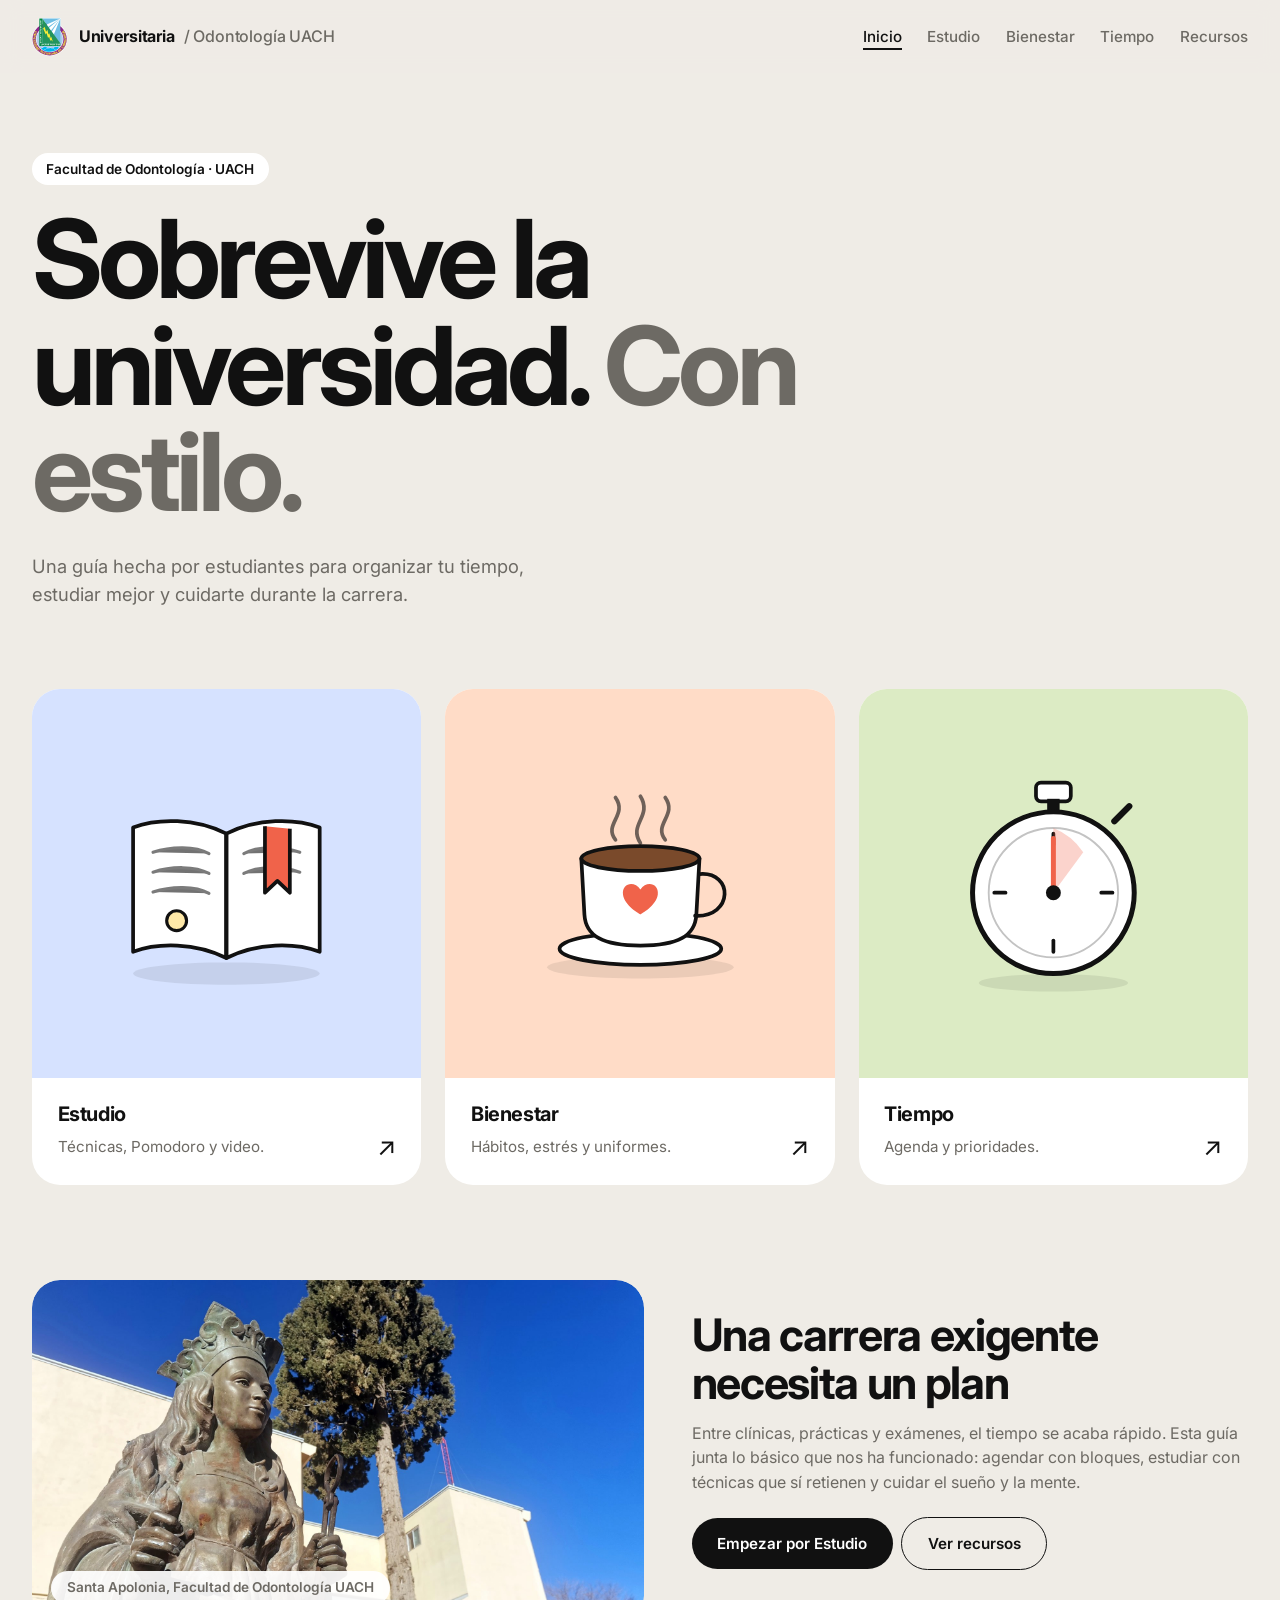
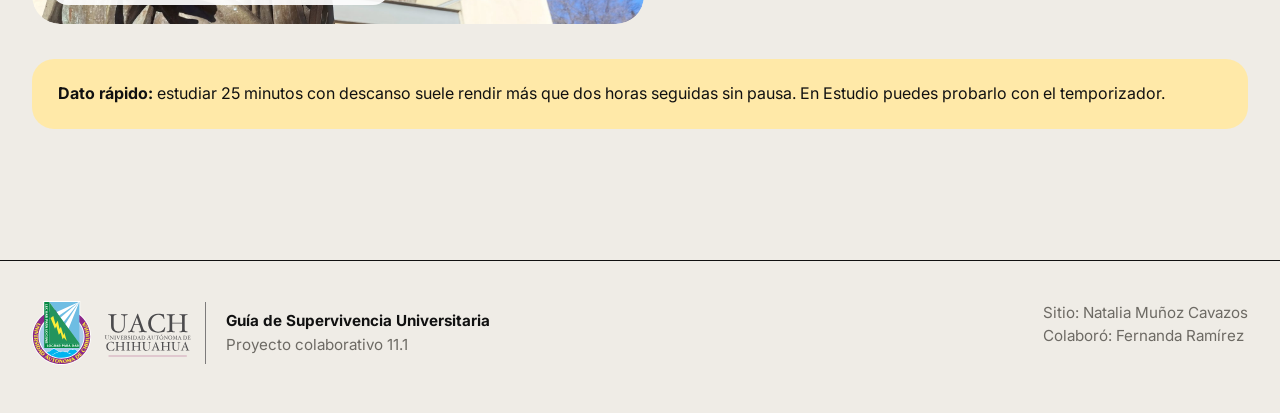
==== index.html @ 302a4f21 "Sitio Guía de Supervivencia Universitaria (Odontología UACH) Co-Authored-By: Claude Sonnet 5.5 <nore" ====
<!DOCTYPE html>
<html lang="es">
<head>
  <meta charset="UTF-8">
  <meta name="viewport" content="width=device-width, initial-scale=1.0">
  <title>Guía de Supervivencia Universitaria · Odontología UACH</title>
  <meta name="description" content="Organización, estudio y bienestar para estudiantes de la Facultad de Odontología de la UACH.">
  <link rel="stylesheet" href="css/style.css">
  <script>if ("IntersectionObserver" in window && !matchMedia("(prefers-reduced-motion: reduce)").matches) document.documentElement.classList.add("js");</script>
</head>
<body>
  <header class="nav">
    <div class="nav-inner">
      <a class="brand" href="index.html"><img class="brand-logo" src="img/uach-horizontal.svg" alt="Logo de la UACH"> Universitaria <span>/ Odontología UACH</span></a>
      <ul class="menu">
        <li><a class="active" href="index.html">Inicio</a></li>
        <li><a href="estudio.html">Estudio</a></li>
        <li><a href="bienestar.html">Bienestar</a></li>
        <li><a href="tiempo.html">Tiempo</a></li>
        <li><a href="recursos.html">Recursos</a></li>
      </ul>
    </div>
  </header>

  <section class="hero">
    <span class="tag">Facultad de Odontología · UACH</span>
    <h1>Sobrevive la universidad. <em>Con estilo.</em></h1>
    <p>Una guía hecha por estudiantes para organizar tu tiempo, estudiar mejor y cuidarte durante la carrera.</p>
  </section>

  <main class="container">
    <div class="projects">

      <a class="project" href="estudio.html">
        <div class="art blue">
          <svg viewBox="0 0 400 400" role="img" aria-label="Libro abierto">
            <ellipse cx="200" cy="345" rx="150" ry="18" fill="#000" opacity=".08"/>
            <path d="M200 120 C150 95 90 95 50 110 L50 310 C90 295 150 295 200 320 Z" fill="#fff" stroke="#111" stroke-width="6" stroke-linejoin="round"/>
            <path d="M200 120 C250 95 310 95 350 110 L350 310 C310 295 250 295 200 320 Z" fill="#fff" stroke="#111" stroke-width="6" stroke-linejoin="round"/>
            <path d="M200 120 L200 320" stroke="#111" stroke-width="6"/>
            <g stroke="#111" stroke-width="5" stroke-linecap="round" opacity=".55">
              <path d="M82 150 C112 140 150 140 172 152"/><path d="M82 182 C112 172 150 172 172 184"/><path d="M82 214 C112 204 150 204 172 216"/>
              <path d="M228 152 C250 140 288 140 318 150"/><path d="M228 184 C250 172 288 172 318 182"/>
            </g>
            <path d="M262 108 L262 215 L282 196 L302 215 L302 112" fill="#f0634a" stroke="#111" stroke-width="6" stroke-linejoin="round"/>
            <circle cx="120" cy="260" r="16" fill="#ffe9a8" stroke="#111" stroke-width="5"/>
          </svg>
        </div>
        <div class="meta"><div><h3>Estudio</h3><p>Técnicas, Pomodoro y video.</p></div><span class="arrow">↗</span></div>
      </a>

      <a class="project" href="bienestar.html">
        <div class="art peach">
          <svg viewBox="0 0 400 400" role="img" aria-label="Taza de café">
            <ellipse cx="200" cy="335" rx="150" ry="18" fill="#000" opacity=".08"/>
            <g class="steam" fill="none" stroke="#111" stroke-width="6" stroke-linecap="round" opacity=".6">
              <path d="M160 130 C140 105 180 90 160 62"/><path d="M200 135 C180 105 220 92 200 60"/><path d="M240 130 C220 105 260 90 240 62"/>
            </g>
            <ellipse cx="200" cy="305" rx="130" ry="26" fill="#fff" stroke="#111" stroke-width="6"/>
            <path d="M105 160 L110 250 C112 285 140 300 200 300 C260 300 288 285 290 250 L295 160 Z" fill="#fff" stroke="#111" stroke-width="6" stroke-linejoin="round"/>
            <ellipse cx="200" cy="160" rx="95" ry="20" fill="#7a4a2b" stroke="#111" stroke-width="6"/>
            <path d="M295 185 C350 180 350 255 288 252" fill="none" stroke="#111" stroke-width="6" stroke-linecap="round"/>
            <path d="M200 210 C190 195 170 200 172 218 C174 236 200 250 200 250 C200 250 226 236 228 218 C230 200 210 195 200 210 Z" fill="#f0634a"/>
          </svg>
        </div>
        <div class="meta"><div><h3>Bienestar</h3><p>Hábitos, estrés y uniformes.</p></div><span class="arrow">↗</span></div>
      </a>

      <a class="project" href="tiempo.html">
        <div class="art green">
          <svg viewBox="0 0 400 400" role="img" aria-label="Cronómetro">
            <ellipse cx="200" cy="360" rx="120" ry="14" fill="#000" opacity=".08"/>
            <rect x="172" y="38" width="56" height="30" rx="8" fill="#fff" stroke="#111" stroke-width="6"/>
            <rect x="190" y="64" width="20" height="30" fill="#111"/>
            <path d="M298 100 L322 76" stroke="#111" stroke-width="10" stroke-linecap="round"/>
            <circle cx="200" cy="215" r="130" fill="#fff" stroke="#111" stroke-width="8"/>
            <circle cx="200" cy="215" r="104" fill="none" stroke="#111" stroke-width="3" opacity=".25"/>
            <g stroke="#111" stroke-width="6" stroke-linecap="round">
              <path d="M200 120 L200 138"/><path d="M200 292 L200 310"/><path d="M105 215 L123 215"/><path d="M277 215 L295 215"/>
            </g>
            <path d="M200 215 L200 215 L248 150 A104 104 0 0 0 200 111 Z" fill="#f0634a" opacity=".28"/>
            <g class="hand"><path d="M200 215 L200 128" stroke="#f0634a" stroke-width="8" stroke-linecap="round"/></g>
            <circle cx="200" cy="215" r="12" fill="#111"/>
          </svg>
        </div>
        <div class="meta"><div><h3>Tiempo</h3><p>Agenda y prioridades.</p></div><span class="arrow">↗</span></div>
      </a>

    </div>

    <div class="split">
      <figure class="photo">
        <img src="img/fachada.jpg" alt="Estatua de Santa Apolonia frente a la Facultad de Odontología de la UACH" loading="lazy">
        <figcaption>Santa Apolonia, Facultad de Odontología UACH</figcaption>
      </figure>
      <div>
        <h2>Una carrera exigente necesita un plan</h2>
        <p>Entre clínicas, prácticas y exámenes, el tiempo se acaba rápido. Esta guía junta lo básico que nos ha funcionado: agendar con bloques, estudiar con técnicas que sí retienen y cuidar el sueño y la mente.</p>
        <p style="margin-top:1.4rem"><a class="btn" href="estudio.html">Empezar por Estudio</a><a class="btn secondary" href="recursos.html">Ver recursos</a></p>
      </div>
    </div>

    <div class="callout">
      <strong>Dato rápido:</strong> estudiar 25 minutos con descanso suele rendir más que dos horas seguidas sin pausa. En Estudio puedes probarlo con el temporizador.
    </div>
  </main>

  <footer>
    <div class="foot-brand">
      <img src="img/uach-horizontal.svg" alt="Universidad Autónoma de Chihuahua" class="foot-logo">
      <div><strong>Guía de Supervivencia Universitaria</strong><br>Proyecto colaborativo 11.1</div>
    </div>
    <div>Sitio: Natalia Muñoz Cavazos<br>Colaboró: Fernanda Ramírez</div>
  </footer>
  <script src="js/main.js"></script>
</body>
</html>
---- css/style.css ----
@import url("https://fonts.googleapis.com/css2?family=Inter:wght@400;500;600;700;800&display=swap");

:root {
  --bg: #efece6;
  --ink: #111111;
  --muted: #6d6a64;
  --line: #d9d5cc;
  --blue: #d6e2ff;
  --peach: #ffdcc7;
  --green: #dcebc4;
  --yellow: #ffe9a8;
  --uach: #5b2a86;
  --radius: 28px;
}

* { box-sizing: border-box; margin: 0; padding: 0; }
html { scroll-behavior: smooth; }

body {
  font-family: "Inter", "Helvetica Neue", Arial, sans-serif;
  background: var(--bg);
  color: var(--ink);
  line-height: 1.55;
  -webkit-font-smoothing: antialiased;
}

a { color: inherit; }
img { max-width: 100%; display: block; }

/* ---------- Navegación ---------- */
.nav { position: sticky; top: 0; z-index: 20; background: rgba(239, 236, 230, 0.9); backdrop-filter: blur(10px); }
.nav-inner {
  max-width: 1320px; margin: 0 auto; padding: 1.1rem 2rem;
  display: flex; justify-content: space-between; align-items: center; gap: 1rem; flex-wrap: wrap;
}
.brand { font-weight: 700; text-decoration: none; font-size: 1rem; letter-spacing: -0.01em; }
.brand span { color: var(--muted); font-weight: 500; }
.menu { display: flex; gap: 1.6rem; list-style: none; flex-wrap: wrap; }
.menu a { text-decoration: none; font-weight: 500; font-size: 0.95rem; color: var(--muted); padding-bottom: 2px; border-bottom: 2px solid transparent; }
.menu a:hover { color: var(--ink); }
.menu a.active { color: var(--ink); border-bottom-color: var(--ink); }

/* ---------- Hero ---------- */
.hero { max-width: 1320px; margin: 0 auto; padding: 5rem 2rem 3rem; text-align: left; }
.hero h1 {
  font-size: clamp(2.6rem, 8.5vw, 7.6rem);
  line-height: 0.98; letter-spacing: -0.045em; font-weight: 700; max-width: 14ch;
}
.hero h1 em { font-style: normal; color: var(--muted); }
.hero p { max-width: 520px; margin-top: 1.6rem; font-size: 1.15rem; color: var(--muted); }
.hero.small { padding: 4rem 2rem 1.5rem; }
.hero.small h1 { font-size: clamp(2.4rem, 6.5vw, 5.4rem); }
.tag { display: inline-block; font-size: 0.85rem; font-weight: 600; background: #fff; border-radius: 999px; padding: 0.35rem 0.9rem; margin-bottom: 1.3rem; }

.btn {
  display: inline-block; background: var(--ink); color: #fff; text-decoration: none;
  padding: 0.85rem 1.6rem; border-radius: 999px; font-weight: 600; font-size: 0.95rem;
  border: 0; cursor: pointer; transition: transform .2s ease; font-family: inherit;
}
.btn:hover { transform: translateY(-2px); }
.btn.ghost { background: #fff; color: var(--ink); }
.btn.secondary { background: transparent; color: var(--ink); border: 1.5px solid var(--ink); margin-left: .5rem; }

/* ---------- Layout ---------- */
.container { max-width: 1320px; margin: 0 auto; padding: 2rem 2rem 3rem; }
.container.narrow { max-width: 920px; }
h2 { font-size: clamp(1.8rem, 3.6vw, 2.8rem); letter-spacing: -0.03em; line-height: 1.08; margin-bottom: 0.6rem; font-weight: 700; }
h3 { font-size: 1.25rem; letter-spacing: -0.02em; margin-bottom: 0.3rem; font-weight: 700; }
.lead { color: var(--muted); margin-bottom: 1.4rem; max-width: 60ch; }
.section-title { margin-top: 4.5rem; }

/* ---------- Tarjetas grandes con ilustración (estilo dmcg) ---------- */
.projects { display: grid; gap: 1.5rem; grid-template-columns: repeat(3, 1fr); }
.project {
  display: flex; flex-direction: column; text-decoration: none; border-radius: var(--radius);
  overflow: hidden; background: #fff; transition: transform .35s ease, box-shadow .35s ease;
}
.project:hover { transform: translateY(-6px); box-shadow: 0 24px 50px rgba(0,0,0,.10); }
.project .art { aspect-ratio: 1 / 1; display: grid; place-items: center; padding: 2.2rem; }
.project .art svg { width: 78%; height: auto; transition: transform .5s ease; }
.project:hover .art svg { transform: scale(1.06) rotate(-2deg); }
.project .meta { padding: 1.3rem 1.6rem 1.7rem; display: flex; justify-content: space-between; align-items: flex-end; gap: 1rem; }
.project .meta p { color: var(--muted); font-size: .95rem; }
.project .arrow { font-size: 1.6rem; line-height: 1; }
.art.blue { background: var(--blue); }
.art.peach { background: var(--peach); }
.art.green { background: var(--green); }

/* animaciones de las ilustraciones */
.steam path { animation: steam 2.6s ease-in-out infinite; transform-origin: center bottom; }
.steam path:nth-child(2) { animation-delay: .5s; }
.steam path:nth-child(3) { animation-delay: 1s; }
@keyframes steam { 0%,100% { opacity: .2; transform: translateY(6px); } 50% { opacity: .9; transform: translateY(-6px); } }
.hand { transform-origin: 200px 215px; animation: spin 8s linear infinite; }
@keyframes spin { to { transform: rotate(360deg); } }
.page-flip { transform-origin: 200px 230px; animation: flip 4.5s ease-in-out infinite; }
@keyframes flip { 0%,40% { transform: scaleX(1); } 50% { transform: scaleX(-1); } 90%,100% { transform: scaleX(1); } }

/* ---------- Foto grande ---------- */
.photo { border-radius: var(--radius); overflow: hidden; position: relative; }
.photo img { width: 100%; height: auto; }
.photo.tall img { aspect-ratio: 16 / 8; object-fit: cover; }
.photo figcaption { position: absolute; left: 1.2rem; bottom: 1.2rem; background: rgba(255,255,255,.92); border-radius: 999px; padding: .4rem 1rem; font-size: .85rem; font-weight: 600; }
.split { display: grid; grid-template-columns: 1.1fr 1fr; gap: 3rem; align-items: center; margin-top: 4.5rem; }
.split p { color: var(--muted); margin-top: .8rem; }

/* ---------- Tarjetas simples ---------- */
.grid { display: grid; gap: 1.2rem; grid-template-columns: repeat(auto-fit, minmax(230px, 1fr)); margin-top: 1.4rem; }
.card { background: #fff; border-radius: 22px; padding: 1.6rem; }
.card .icon { font-size: 1.9rem; margin-bottom: .6rem; }
.card p { color: var(--muted); font-size: .97rem; }
.card a.more { display: inline-block; margin-top: .8rem; font-weight: 600; text-decoration: none; border-bottom: 1.5px solid var(--ink); }

/* ---------- Pasos (en fila horizontal) ---------- */
.step-list { list-style: none; counter-reset: step; margin-top: 1.4rem; display: grid; gap: 1.2rem; grid-template-columns: repeat(auto-fit, minmax(220px, 1fr)); }
.step-list li { counter-increment: step; background: #fff; border-radius: 22px; padding: 1.6rem; display: flex; flex-direction: column; gap: .5rem; }
.step-list li::before { content: "0" counter(step); width: 2.6rem; height: 2.6rem; border-radius: 50%; background: var(--ink); color: #fff; display: grid; place-items: center; font-weight: 700; font-size: .95rem; margin-bottom: .6rem; }
.step-list p { color: var(--muted); font-size: .97rem; }

.callout { background: var(--yellow); border-radius: 22px; padding: 1.4rem 1.6rem; margin: 2.2rem 0; }

table { width: 100%; border-collapse: collapse; margin-top: 1.2rem; background: #fff; border-radius: 22px; overflow: hidden; }
th, td { padding: 1rem 1.2rem; text-align: left; border-bottom: 1px solid var(--line); vertical-align: top; }
th { background: #f6f4ef; font-weight: 700; }
tr:last-child td, tr:last-child th { border-bottom: 0; }

figure { margin-top: 1.4rem; }
figure svg, figure img { width: 100%; height: auto; border-radius: var(--radius); }
figcaption { color: var(--muted); font-size: .9rem; margin-top: .5rem; }

.video-wrap { position: relative; padding-bottom: 56.25%; height: 0; border-radius: var(--radius); overflow: hidden; margin-top: 1.2rem; background: #000; }
.video-wrap iframe { position: absolute; inset: 0; width: 100%; height: 100%; border: 0; }

/* ---------- Pomodoro ---------- */
.timer { background: var(--green); border-radius: var(--radius); padding: 2.5rem 1.5rem; text-align: center; margin-top: 1.4rem; }
.timer .mode { font-weight: 600; color: var(--muted); }
.timer .time { font-size: clamp(4rem, 12vw, 8rem); font-weight: 800; letter-spacing: -0.05em; font-variant-numeric: tabular-nums; line-height: 1; margin: .4rem 0 1rem; }
.timer .controls { display: flex; gap: .7rem; justify-content: center; flex-wrap: wrap; }

/* ---------- Checklist ---------- */
.checklist { list-style: none; display: grid; gap: .6rem; margin-top: 1.2rem; }
.checklist label { display: flex; gap: .8rem; align-items: center; background: #fff; padding: 1rem 1.2rem; border-radius: 16px; cursor: pointer; }
.checklist input { width: 1.2rem; height: 1.2rem; accent-color: var(--ink); }
.checklist input:checked + span { text-decoration: line-through; color: var(--muted); }
.progress { height: 10px; background: var(--line); border-radius: 999px; overflow: hidden; margin-top: 1.2rem; }
.progress > div { height: 100%; width: 0; background: var(--ink); transition: width .3s ease; }

/* ---------- Footer ---------- */
footer { max-width: 1320px; margin: 3rem auto 0; padding: 2.5rem 2rem 3rem; border-top: 1.5px solid var(--ink); display: flex; justify-content: space-between; gap: 1rem; flex-wrap: wrap; color: var(--muted); font-size: .95rem; }
footer strong { color: var(--ink); }

@media (max-width: 900px) {
  .projects { grid-template-columns: 1fr; }
  .split { grid-template-columns: 1fr; gap: 1.5rem; }
  .nav-inner, .hero, .container, footer { padding-left: 1.2rem; padding-right: 1.2rem; }
  .menu { gap: 1rem; }
  .btn.secondary { margin-left: 0; margin-top: .6rem; }
}

/* ---------- Pestañas de técnicas ---------- */
.tabs { display: flex; gap: .6rem; flex-wrap: wrap; margin-top: 1.6rem; }
.tab { font-family: inherit; font-weight: 600; font-size: .95rem; padding: .7rem 1.3rem; border-radius: 999px; border: 1.5px solid var(--ink); background: transparent; cursor: pointer; transition: all .2s ease; }
.tab:hover { background: #fff; }
.tab[aria-selected="true"] { background: var(--ink); color: #fff; }
.panel { display: none; margin-top: 1.4rem; grid-template-columns: 1fr 1fr; gap: 1.5rem; animation: fadeIn .4s ease; }
.panel.show { display: grid; }
@keyframes fadeIn { from { opacity: 0; transform: translateY(8px); } to { opacity: 1; transform: none; } }
.panel .art { border-radius: var(--radius); display: grid; place-items: center; padding: 2rem; min-height: 340px; }
.panel .art svg { width: 100%; max-width: 420px; height: auto; }
.panel .body { background: #fff; border-radius: var(--radius); padding: 2rem; }
.panel .body ul { list-style: none; margin-top: 1rem; display: grid; gap: .7rem; }
.panel .body li { padding-left: 1.4rem; position: relative; color: var(--muted); }
.panel .body li::before { content: ""; position: absolute; left: 0; top: .6em; width: .6rem; height: .6rem; border-radius: 50%; background: var(--ink); }
.panel .body li strong { color: var(--ink); }
.panel .timer { margin-top: 1.4rem; padding: 1.4rem; }
.panel .timer .time { font-size: clamp(3rem, 7vw, 4.6rem); margin: .2rem 0 .8rem; }

/* ---------- Hábitos con ilustración ---------- */
.habits { display: grid; gap: 1.2rem; grid-template-columns: repeat(auto-fit, minmax(210px, 1fr)); margin-top: 1.4rem; }
.habit { background: #fff; border-radius: 22px; overflow: hidden; }
.habit .art { aspect-ratio: 4 / 3; display: grid; place-items: center; padding: 1rem; }
.habit .art svg { width: 70%; height: auto; }
.habit .txt { padding: 1.2rem 1.4rem 1.5rem; }
.habit p { color: var(--muted); font-size: .95rem; }
.art.lilac { background: #e4dcff; }
.art.sun { background: var(--yellow); }

/* animaciones de ilustraciones */
.twinkle { animation: twinkle 2.4s ease-in-out infinite; }
.twinkle.d2 { animation-delay: .8s; } .twinkle.d3 { animation-delay: 1.6s; }
@keyframes twinkle { 0%,100% { opacity: .25; } 50% { opacity: 1; } }
.bob { animation: bob 1s ease-in-out infinite; }
@keyframes bob { 0%,100% { transform: translateY(0); } 50% { transform: translateY(-5px); } }
.run-ground { animation: ground 1s linear infinite; }
@keyframes ground { to { stroke-dashoffset: -24; } }
.pop { animation: pop 2.4s ease-in-out infinite; transform-box: fill-box; transform-origin: center; }
.pop.d2 { animation-delay: 1.2s; }
@keyframes pop { 0%,100% { transform: scale(1); } 50% { transform: scale(1.1); } }
.draw { stroke-dasharray: 1; stroke-dashoffset: 1; animation: draw 4s ease forwards infinite; }
@keyframes draw { 0% { stroke-dashoffset: 1; } 70%,100% { stroke-dashoffset: 0; } }
.pulse { animation: pulse 2s ease-in-out infinite; transform-box: fill-box; transform-origin: center; }
@keyframes pulse { 0%,100% { transform: scale(1); } 50% { transform: scale(1.08); } }
.sweep { transform-origin: 180px 100px; animation: spin 10s linear infinite; }

/* ---------- Logos de herramientas ---------- */
.logo { width: 3rem; height: 3rem; border-radius: 14px; display: grid; place-items: center; font-weight: 800; font-size: 1.05rem; margin-bottom: .8rem; color: #111; }

@media (max-width: 900px) { .panel.show { grid-template-columns: 1fr; } }
.hand-p { animation: spin 12s linear infinite; }
.grid.three { grid-template-columns: repeat(3, 1fr); }
.photo.plain figcaption { position: static; background: none; padding: .6rem 0 0; color: var(--muted); font-weight: 500; }
.split > .photo.plain { max-width: 520px; justify-self: center; }
@media (max-width: 900px) { .grid.three { grid-template-columns: 1fr; } }
.day { list-style: none; display: grid; grid-template-columns: repeat(auto-fit, minmax(130px, 1fr)); gap: .8rem; margin-top: 1.2rem; }
.day li { background: var(--c); border-radius: 20px; padding: 1.2rem 1rem; display: flex; flex-direction: column; gap: .3rem; min-height: 110px; }
.day b { font-size: 1.5rem; letter-spacing: -0.03em; }
.day span { font-weight: 600; }
.photo.plain { overflow: visible; }
.photo.plain img { border-radius: var(--radius); }
.logo { background: #f6f4ef; padding: .65rem; }
.logo img { width: 100%; height: 100%; object-fit: contain; border-radius: 0; box-shadow: none; }
.logo { width: 4.2rem; height: 4.2rem; padding: .55rem; border-radius: 18px; }

/* ---------- Aparición al hacer scroll ---------- */
.js .reveal { opacity: 0; }
.js .reveal.in { animation: reveal .9s cubic-bezier(.22,.61,.36,1) both; animation-delay: var(--d, 0s); }
@keyframes reveal { from { opacity: 0; translate: 0 36px; } to { opacity: 1; translate: 0 0; } }

.brand { display: inline-flex; align-items: center; gap: .55rem; }
.brand-logo { width: 38px; height: 38px; object-fit: cover; object-position: left center; }
.foot-brand { display: flex; align-items: center; gap: 1.2rem; flex-wrap: wrap; }
.foot-logo { height: 64px; width: auto; }
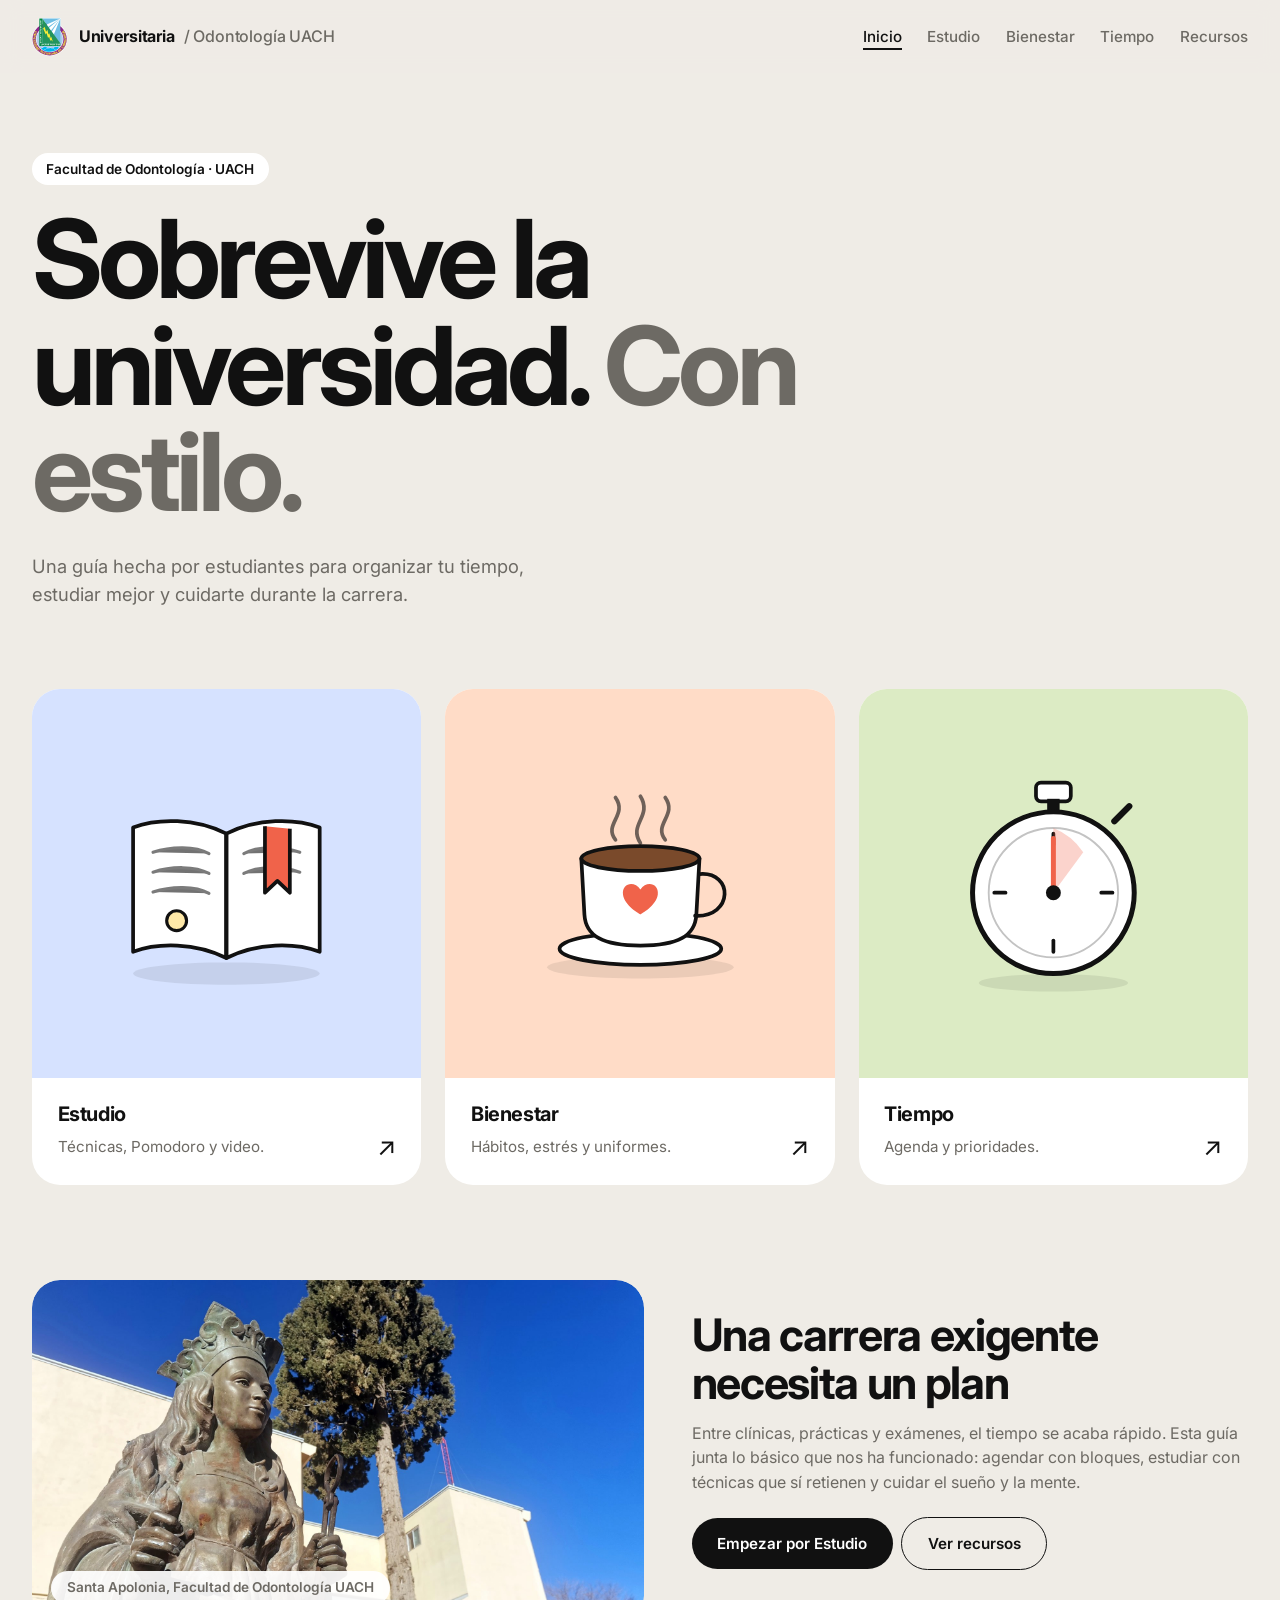
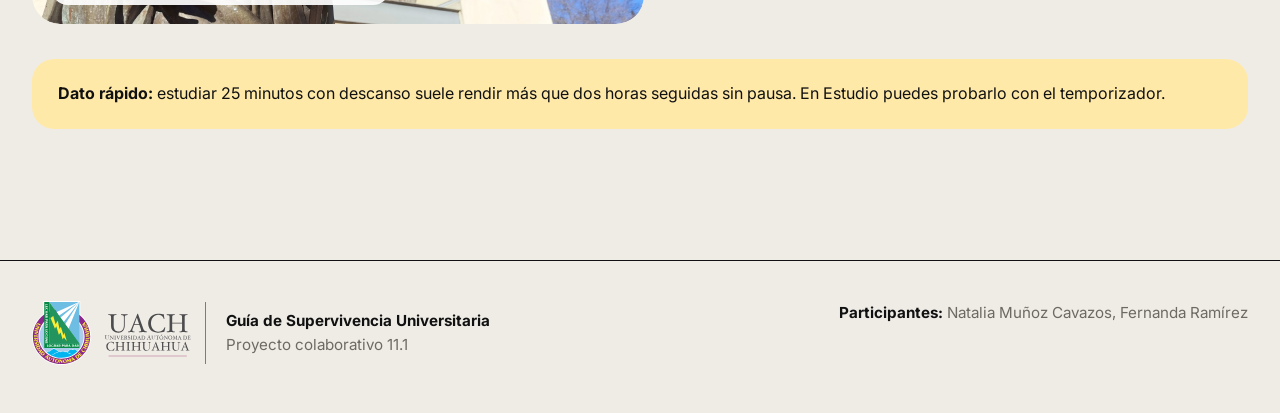
==== commit 074e6c83: "Pie de página: Participantes Co-Authored-By: Claude Sonnet 5.5 <noreply@anthropic.com>" ====
--- a/index.html
+++ b/index.html
@@ -110,7 +110,7 @@
       <img src="img/uach-horizontal.svg" alt="Universidad Autónoma de Chihuahua" class="foot-logo">
       <div><strong>Guía de Supervivencia Universitaria</strong><br>Proyecto colaborativo 11.1</div>
     </div>
-    <div>Sitio: Natalia Muñoz Cavazos<br>Colaboró: Fernanda Ramírez</div>
+    <div><strong>Participantes:</strong> Natalia Muñoz Cavazos, Fernanda Ramírez</div>
   </footer>
   <script src="js/main.js"></script>
 </body>
